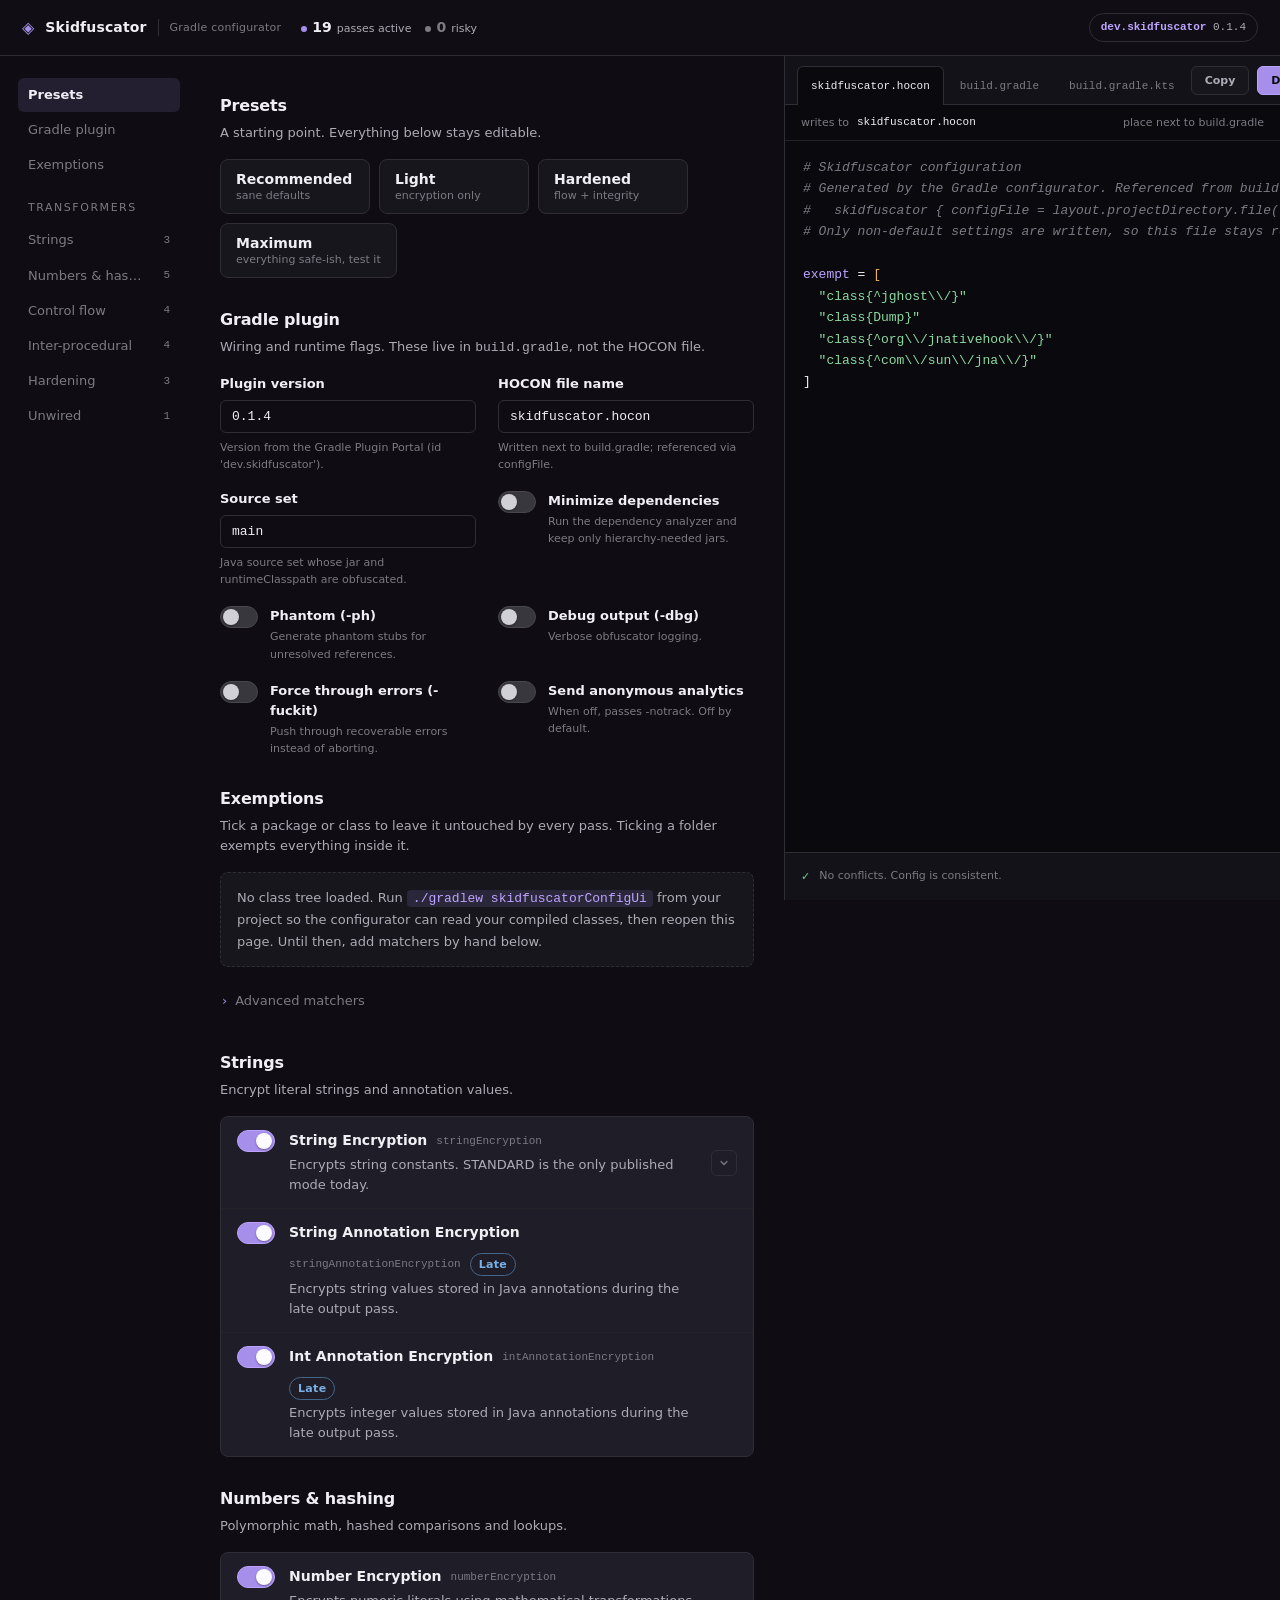
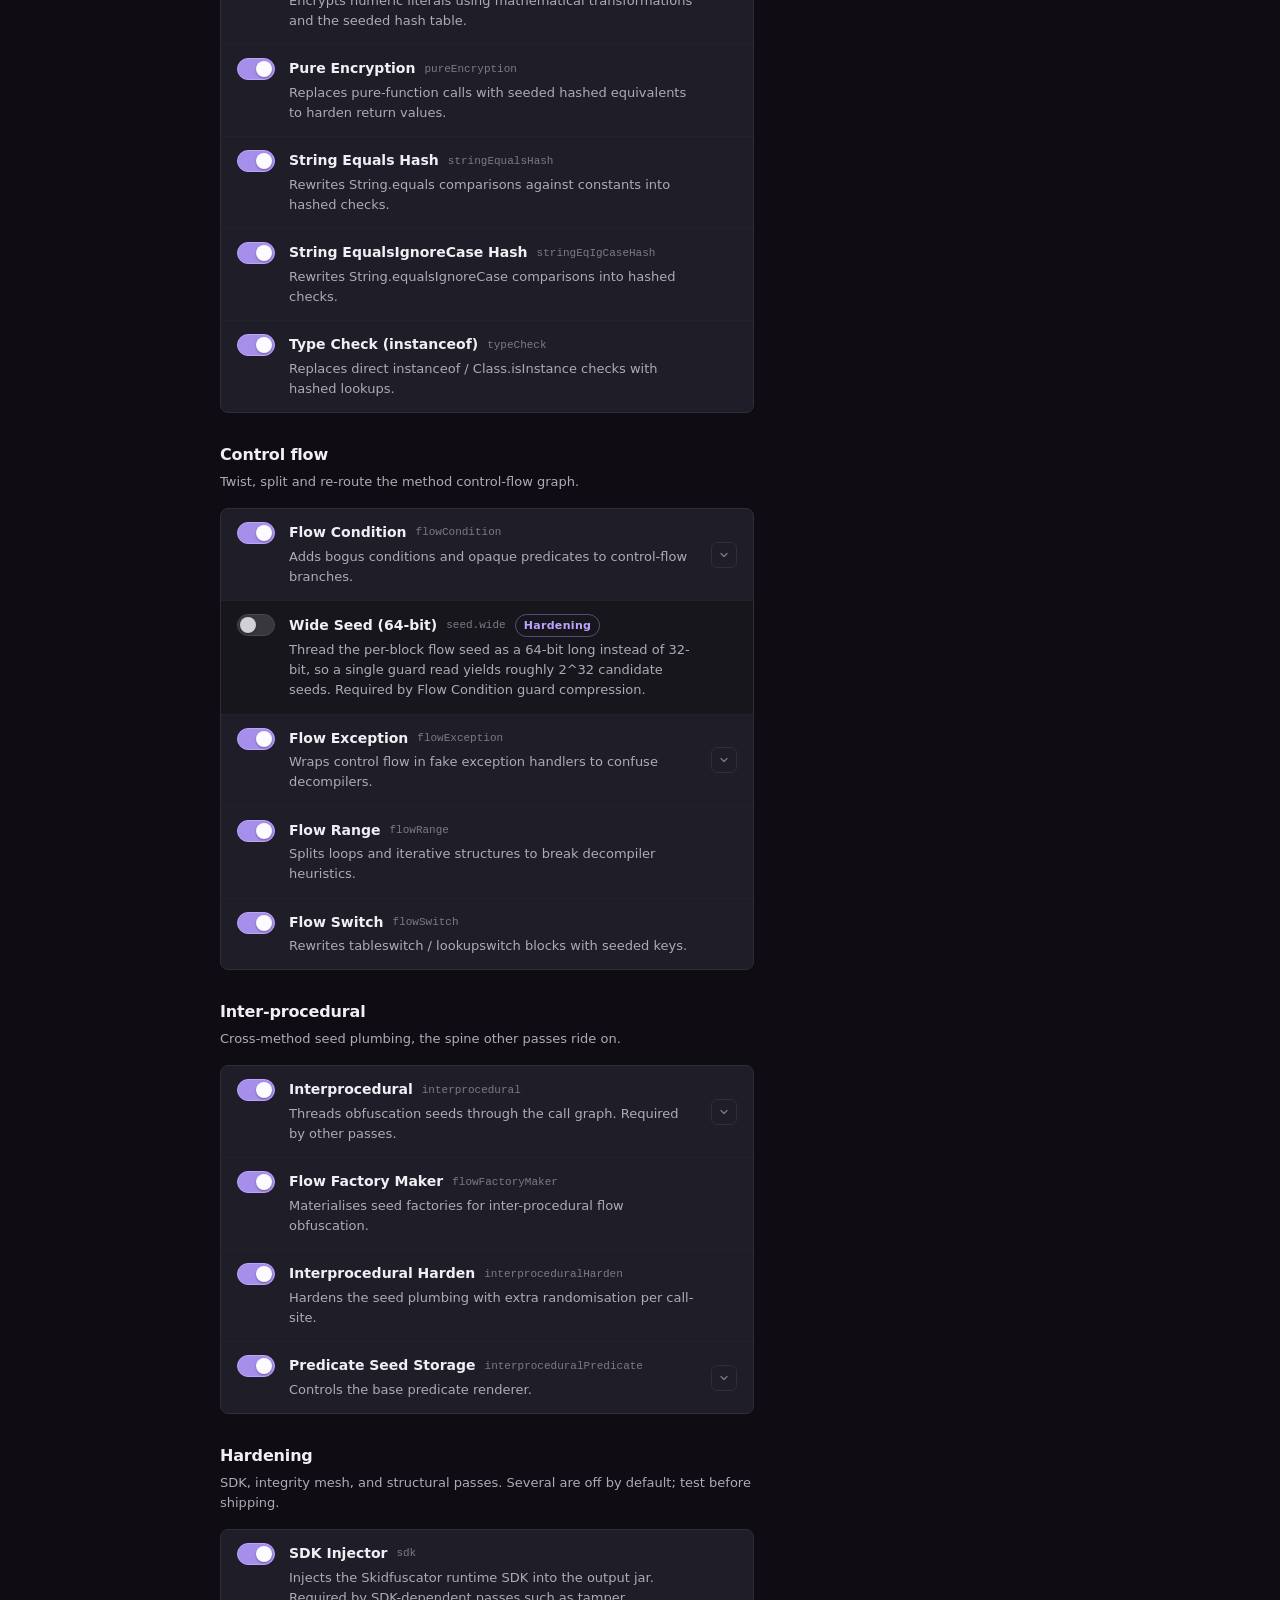
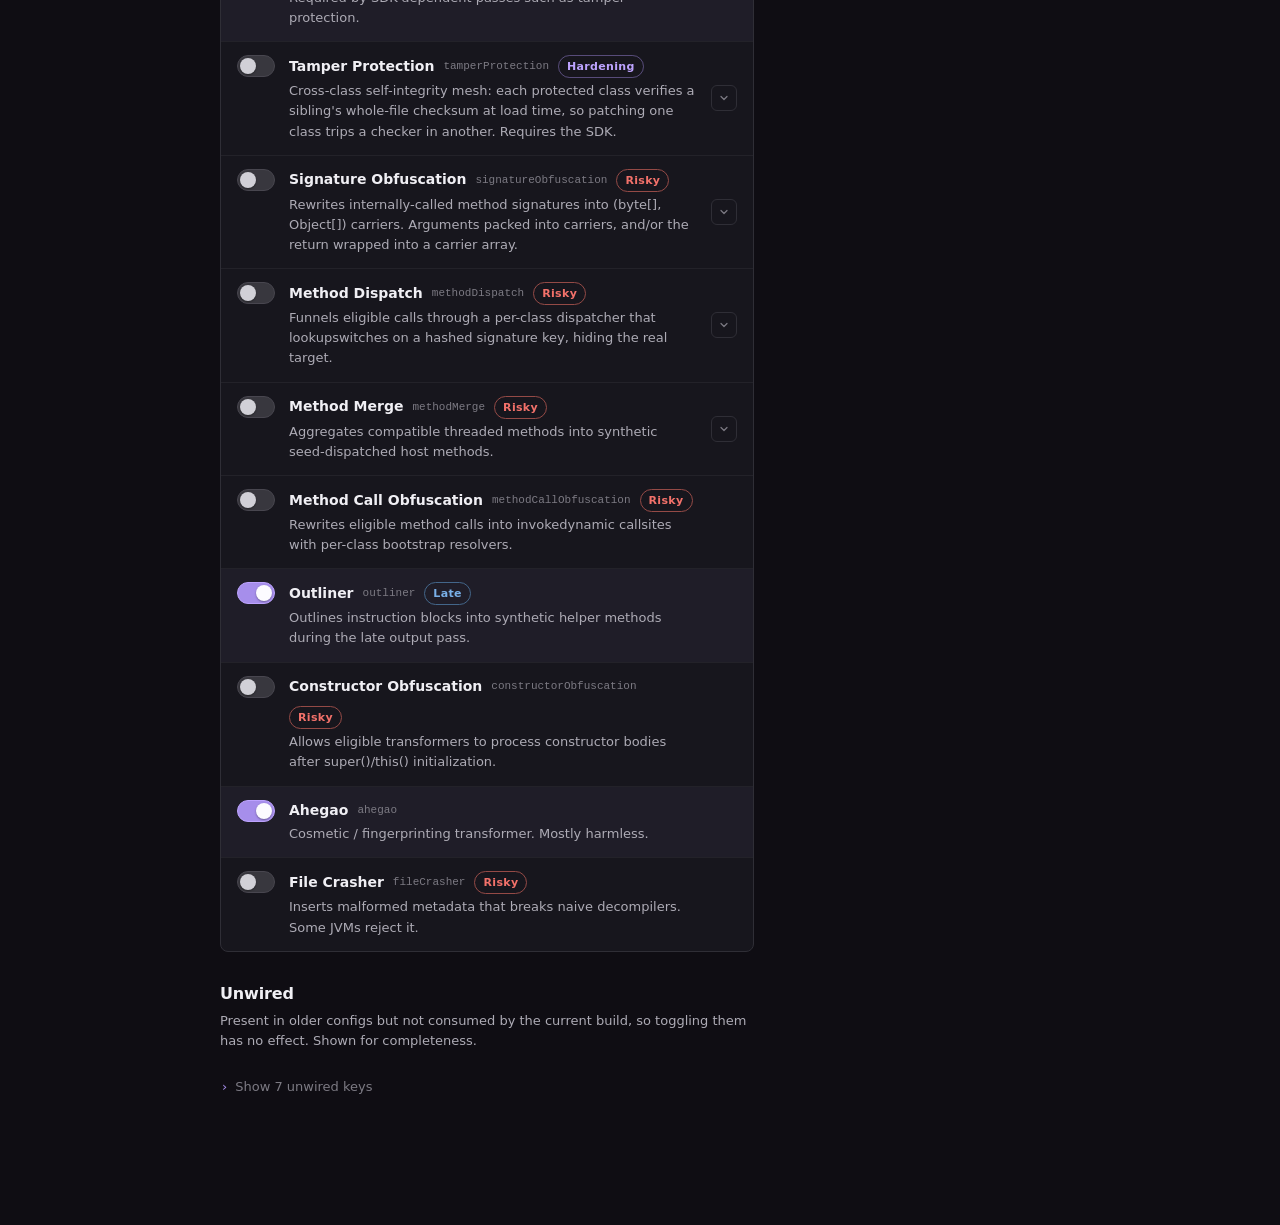
==== dev.skidfuscator.gradle-plugin/src/main/resources/skidfuscator/config-ui.html @ e70aab93 "Add Skidfuscator Gradle plugin and docs Introduce a new dev.skidfuscator.gradle-plugin module that i" ====
<!DOCTYPE html>
<html lang="en">
<head>
<meta charset="utf-8">
<meta name="viewport" content="width=device-width, initial-scale=1">
<title>Skidfuscator · Gradle configurator</title>
<style>
  /* ───────────────────────────────────────────────────────────────
     Skidfuscator Gradle configurator.
     Product surface: a control panel that disappears into the task of
     dialing in obfuscation. Restrained colour (tinted violet neutrals,
     one accent reserved for state), system sans for UI, mono only where
     it is semantically code. OKLCH throughout. Fully self-contained and
     offline-safe: no web fonts, no network, runs straight off file://.
     ─────────────────────────────────────────────────────────────── */
  :root {
    --h: 295;                                   /* brand violet hue */
    --bg:        oklch(0.165 0.012 var(--h));
    --bg-grain:  oklch(0.185 0.014 var(--h));
    --surface:   oklch(0.205 0.014 var(--h));
    --surface-2: oklch(0.225 0.016 var(--h));
    --nav-bg:    oklch(0.185 0.013 var(--h));
    --code-bg:   oklch(0.145 0.011 var(--h));
    --line:      oklch(0.305 0.016 var(--h));
    --line-soft: oklch(0.255 0.013 var(--h));

    --text:      oklch(0.955 0.006 var(--h));
    --text-2:    oklch(0.745 0.014 var(--h));
    --text-3:    oklch(0.585 0.014 var(--h));

    --accent:      oklch(0.705 0.135 var(--h));
    --accent-hi:   oklch(0.775 0.140 var(--h));
    --accent-tint: oklch(0.705 0.135 var(--h) / 0.14);
    --accent-line: oklch(0.705 0.135 var(--h) / 0.45);
    --on-accent:   oklch(0.16 0.02 var(--h));

    --ok:    oklch(0.78 0.13 152);
    --warn:  oklch(0.80 0.125 78);
    --danger:oklch(0.70 0.16 25);

    --sans: "Segoe UI Variable Text","Segoe UI", ui-sans-serif, system-ui,
            -apple-system, "Helvetica Neue", Arial, sans-serif;
    --mono: "JetBrains Mono","Cascadia Code","SFMono-Regular","SF Mono",
            "Consolas", ui-monospace, monospace;

    --t-xs: .6875rem; --t-sm: .8125rem; --t-md: .875rem; --t-lg: 1rem;
    --r: 8px; --r-sm: 6px;
    --shadow: 0 1px 2px oklch(0 0 0 / .3), 0 8px 24px oklch(0 0 0 / .22);
  }

  * { box-sizing: border-box; }
  html { scroll-behavior: smooth; }
  body {
    margin: 0; background: var(--bg); color: var(--text);
    font-family: var(--sans); font-size: var(--t-sm); line-height: 1.55;
    -webkit-font-smoothing: antialiased; text-rendering: optimizeLegibility;
  }
  ::selection { background: var(--accent-tint); }
  a { color: var(--accent-hi); text-underline-offset: 2px; }

  ::-webkit-scrollbar { width: 11px; height: 11px; }
  ::-webkit-scrollbar-thumb { background: oklch(0.32 0.015 var(--h)); border-radius: 7px;
    border: 3px solid transparent; background-clip: padding-box; }
  ::-webkit-scrollbar-thumb:hover { background: oklch(0.40 0.02 var(--h)); background-clip: padding-box; }

  :focus-visible { outline: 2px solid var(--accent); outline-offset: 2px; border-radius: 3px; }

  /* ── app bar ─────────────────────────────────────────────── */
  .appbar {
    position: sticky; top: 0; z-index: 60;
    display: flex; align-items: center; gap: 20px;
    height: 56px; padding: 0 22px;
    background: oklch(0.175 0.013 var(--h) / .9);
    border-bottom: 1px solid var(--line);
    backdrop-filter: blur(10px);
  }
  .brand { display: flex; align-items: center; gap: 11px; }
  .brand .mark { color: var(--accent); font-size: 16px; line-height: 1; }
  .brand .name { font-weight: 650; font-size: var(--t-md); letter-spacing: .01em; }
  .brand .ctx {
    font-size: var(--t-xs); color: var(--text-3); padding-left: 11px;
    border-left: 1px solid var(--line); letter-spacing: .02em;
  }
  .summary { display: flex; align-items: center; gap: 14px; font-size: var(--t-xs); color: var(--text-2); }
  .summary .stat { display: flex; align-items: baseline; gap: 5px; }
  .summary .stat b { font-size: var(--t-md); font-weight: 650; color: var(--text); font-variant-numeric: tabular-nums; }
  .summary .dot { width: 6px; height: 6px; border-radius: 50%; background: var(--accent); }
  .summary .stat.risk b { color: var(--warn); }
  .summary .stat.risk .dot { background: var(--warn); }
  .summary .stat.risk.none b { color: var(--text-3); }
  .summary .stat.risk.none .dot { background: var(--text-3); }
  .appbar .spacer { flex: 1; }
  .pluginid {
    font-family: var(--mono); font-size: var(--t-xs); color: var(--text-2);
    padding: 5px 11px; border: 1px solid var(--line); border-radius: 999px;
  }
  .pluginid b { color: var(--accent-hi); font-weight: 600; }

  /* ── shell layout ────────────────────────────────────────── */
  .shell {
    display: grid;
    grid-template-columns: 190px minmax(0,1fr) minmax(400px, 31rem);
    align-items: start;
  }
  @media (max-width: 1199px) { .shell { grid-template-columns: minmax(0,1fr) minmax(370px, 27rem); } .nav { display: none; } }
  @media (max-width: 859px)  { .shell { grid-template-columns: 1fr; } .output { position: static; height: auto; border-left: none; border-top: 1px solid var(--line); } }

  /* ── nav rail ────────────────────────────────────────────── */
  .nav {
    position: sticky; top: 56px; align-self: start;
    max-height: calc(100vh - 56px); overflow: auto;
    padding: 22px 10px 40px 18px;
    display: flex; flex-direction: column; gap: 1px;
  }
  .nav a {
    display: flex; align-items: center; gap: 8px;
    padding: 7px 10px; border-radius: var(--r-sm);
    color: var(--text-3); text-decoration: none; font-size: var(--t-sm);
    transition: color .15s, background .15s;
  }
  .nav a:hover { color: var(--text); background: var(--surface); }
  .nav a.active { color: var(--text); background: var(--accent-tint); font-weight: 550; }
  .nav a .label { flex: 1; min-width: 0; overflow: hidden; text-overflow: ellipsis; white-space: nowrap; }
  .nav a .cnt {
    font-family: var(--mono); font-size: var(--t-xs); font-variant-numeric: tabular-nums;
    color: var(--text-3); min-width: 16px; text-align: right;
  }
  .nav a.active .cnt, .nav a:hover .cnt { color: var(--accent-hi); }
  .nav .group { font-size: var(--t-xs); letter-spacing: .14em; text-transform: uppercase;
    color: var(--text-3); padding: 16px 10px 6px; }

  /* ── editor column ───────────────────────────────────────── */
  .editor { padding: 8px 30px 120px; min-width: 0; }
  .section { padding-top: 30px; scroll-margin-top: 72px; }
  .section > h2 {
    margin: 0 0 4px; font-size: var(--t-lg); font-weight: 650; letter-spacing: -.01em;
  }
  .section > .sub { margin: 0 0 16px; color: var(--text-2); font-size: var(--t-sm); max-width: 70ch; }

  /* presets */
  .presets { display: flex; flex-wrap: wrap; gap: 9px; }
  .preset {
    cursor: pointer; text-align: left;
    background: var(--surface); border: 1px solid var(--line); color: var(--text);
    border-radius: var(--r); padding: 11px 15px; min-width: 150px;
    font-family: var(--sans); transition: border-color .15s, background .15s, transform .1s;
  }
  .preset:hover { border-color: var(--accent-line); background: var(--surface-2); }
  .preset:active { transform: translateY(1px); }
  .preset .pn { display: block; font-weight: 600; font-size: var(--t-md); }
  .preset .pt { display: block; font-size: var(--t-xs); color: var(--text-3); margin-top: 2px; }

  /* form */
  .form { display: grid; grid-template-columns: repeat(2, minmax(0,1fr)); gap: 16px 22px; }
  @media (max-width: 560px) { .form { grid-template-columns: 1fr; } }
  .field { display: flex; flex-direction: column; gap: 6px; min-width: 0; }
  .field > label { font-size: var(--t-sm); font-weight: 550; color: var(--text); }
  .field .hint { font-size: var(--t-xs); color: var(--text-3); }
  input[type=text], select {
    width: 100%; font-family: var(--mono); font-size: var(--t-sm); color: var(--text);
    background: var(--bg); border: 1px solid var(--line); border-radius: var(--r-sm);
    padding: 8px 11px; outline: none; transition: border-color .15s, box-shadow .15s;
  }
  input[type=text]:hover, select:hover { border-color: oklch(0.36 0.018 var(--h)); }
  input[type=text]:focus, select:focus {
    border-color: var(--accent); box-shadow: 0 0 0 3px var(--accent-tint);
  }
  textarea {
    width: 100%; font-family: var(--mono); font-size: var(--t-sm); color: var(--text);
    background: var(--bg); border: 1px solid var(--line); border-radius: var(--r-sm);
    padding: 11px 13px; outline: none; resize: vertical; min-height: 104px; line-height: 1.7;
    transition: border-color .15s, box-shadow .15s;
  }
  textarea:hover { border-color: oklch(0.36 0.018 var(--h)); }
  textarea:focus { border-color: var(--accent); box-shadow: 0 0 0 3px var(--accent-tint); }
  select {
    appearance: none; cursor: pointer; padding-right: 30px;
    background-image:
      linear-gradient(45deg, transparent 50%, var(--text-3) 50%),
      linear-gradient(135deg, var(--text-3) 50%, transparent 50%);
    background-position: calc(100% - 17px) 52%, calc(100% - 12px) 52%;
    background-size: 5px 5px; background-repeat: no-repeat;
  }
  .switchfield { grid-column: span 1; display: flex; align-items: flex-start; gap: 12px; padding-top: 2px; }
  .switchfield .meta { display: flex; flex-direction: column; gap: 2px; }
  .switchfield .meta label { font-size: var(--t-sm); font-weight: 550; }
  .switchfield .meta .hint { font-size: var(--t-xs); color: var(--text-3); }
  .exempt-help { margin-top: 11px; font-size: var(--t-xs); color: var(--text-3); line-height: 1.7; }
  .exempt-help code { font-family: var(--mono); color: var(--accent-hi); background: var(--accent-tint);
    padding: 1px 5px; border-radius: 4px; }

  /* exemption class tree */
  .tree-toolbar { display: flex; align-items: center; gap: 10px; margin-bottom: 10px; }
  .tree-toolbar #treeSearch { flex: 1; }
  .tree-stat { font-size: var(--t-xs); color: var(--text-3); white-space: nowrap; font-variant-numeric: tabular-nums; }
  .tree {
    border: 1px solid var(--line); border-radius: var(--r); background: var(--surface);
    max-height: 440px; overflow: auto; padding: 6px;
  }
  .trow { display: flex; align-items: center; gap: 8px; padding: 3px 6px; border-radius: 6px; white-space: nowrap; }
  .trow:hover { background: var(--surface-2); }
  .tcaret { width: 12px; text-align: center; color: var(--text-3); cursor: pointer; user-select: none;
    font-size: 9px; transition: transform .15s; flex: 0 0 auto; }
  .tcaret.open { transform: rotate(90deg); }
  .tcaret.none { visibility: hidden; }
  input.tcheck { width: 15px; height: 15px; accent-color: var(--accent); cursor: pointer; flex: 0 0 auto; margin: 0; }
  .tname { font-family: var(--mono); font-size: var(--t-sm); cursor: default; }
  .tname.dir { color: var(--text); cursor: pointer; }
  .tname.cls { color: var(--text-2); }
  .tcount { font-family: var(--mono); font-size: var(--t-xs); color: var(--text-3); }
  .tchildren { margin-left: 18px; display: none; border-left: 1px solid var(--line-soft); }
  .tchildren.open { display: block; }
  .tree-more { padding: 6px 8px; color: var(--text-3); font-size: var(--t-xs); }
  .tree-empty {
    border: 1px dashed var(--line); border-radius: var(--r); background: var(--surface);
    padding: 14px 16px; color: var(--text-2); font-size: var(--t-sm); line-height: 1.65;
  }
  .tree-empty code { font-family: var(--mono); color: var(--accent-hi); background: var(--accent-tint); padding: 1px 6px; border-radius: 4px; }
  .zone.adv { margin-top: 14px; }

  /* settings list (transformers) */
  .list { border: 1px solid var(--line); border-radius: var(--r); overflow: hidden; background: var(--surface); }
  .row { border-top: 1px solid var(--line-soft); transition: background .14s; }
  .row:first-child { border-top: none; }
  .row.on { background: oklch(0.705 0.135 var(--h) / 0.055); }
  .row-head { display: flex; align-items: flex-start; gap: 14px; padding: 13px 16px; }
  .row-main { flex: 1; min-width: 0; }
  .row-title { display: flex; align-items: center; gap: 9px; flex-wrap: wrap; }
  .row-title .nm { font-weight: 600; font-size: var(--t-md); }
  .row-title .key { font-family: var(--mono); font-size: var(--t-xs); color: var(--text-3); }
  .row-desc { color: var(--text-2); font-size: var(--t-sm); margin-top: 3px; max-width: 74ch; }
  .row.unwired .row-title .nm { color: var(--text-2); }

  .expander {
    appearance: none; border: 1px solid var(--line); background: transparent; cursor: pointer;
    width: 26px; height: 26px; border-radius: var(--r-sm); color: var(--text-3);
    display: grid; place-items: center; transition: color .15s, border-color .15s, transform .18s;
    flex: 0 0 auto; align-self: center;
  }
  .expander:hover { color: var(--text); border-color: var(--accent-line); }
  .expander svg { width: 12px; height: 12px; transition: transform .2s cubic-bezier(.22,1,.36,1); }
  .expander.open svg { transform: rotate(180deg); }
  .expander.none { visibility: hidden; }

  .badge {
    font-size: var(--t-xs); font-weight: 600; letter-spacing: .03em;
    padding: 2px 8px; border-radius: 999px; border: 1px solid var(--line); color: var(--text-3);
  }
  .badge.late     { color: var(--info, oklch(0.74 0.1 250)); border-color: oklch(0.5 0.07 250); }
  .badge.risky    { color: var(--danger); border-color: oklch(0.5 0.1 25); }
  .badge.hardening{ color: var(--accent-hi); border-color: var(--accent-line); }
  .badge.unwired  { color: var(--text-3); border-color: var(--line); }

  .opts {
    display: none; padding: 2px 16px 16px 52px; overflow: hidden;
  }
  .opts.open { display: block; animation: reveal .22s cubic-bezier(.22,1,.36,1); }
  @keyframes reveal { from { opacity: 0; transform: translateY(-4px); } to { opacity: 1; transform: none; } }
  .opts .opt { margin-top: 13px; }
  .opts .opt:first-child { margin-top: 6px; }

  /* toggle switch (full state vocabulary) */
  .switch { position: relative; display: inline-flex; flex: 0 0 auto; width: 38px; height: 22px; cursor: pointer; }
  .switch input { position: absolute; opacity: 0; width: 100%; height: 100%; margin: 0; cursor: pointer; }
  .track {
    position: absolute; inset: 0; border-radius: 999px;
    background: oklch(0.34 0.012 var(--h)); border: 1px solid oklch(0.40 0.015 var(--h));
    transition: background .18s, border-color .18s;
  }
  .track::after {
    content: ""; position: absolute; top: 2px; left: 2px; width: 16px; height: 16px;
    border-radius: 50%; background: oklch(0.86 0.01 var(--h));
    transition: transform .2s cubic-bezier(.22,1,.36,1), background .18s;
    box-shadow: 0 1px 2px oklch(0 0 0 / .35);
  }
  .switch:hover .track { border-color: oklch(0.46 0.02 var(--h)); }
  .switch input:checked + .track { background: var(--accent); border-color: var(--accent-hi); }
  .switch input:checked + .track::after { transform: translateX(16px); background: oklch(0.99 0.005 var(--h)); }
  .switch input:focus-visible + .track { box-shadow: 0 0 0 3px var(--accent-tint); }

  /* unwired collapsible zone */
  .zone > summary {
    cursor: pointer; list-style: none; user-select: none;
    display: flex; align-items: center; gap: 8px; padding: 10px 2px; color: var(--text-3);
    font-size: var(--t-sm);
  }
  .zone > summary::-webkit-details-marker { display: none; }
  .zone > summary .tw { transition: transform .2s; color: var(--accent); }
  .zone[open] > summary .tw { transform: rotate(90deg); }
  .zone > summary .z-sub { color: var(--text-3); font-size: var(--t-xs); }

  /* ── output column ───────────────────────────────────────── */
  .output {
    position: sticky; top: 56px; height: calc(100vh - 56px);
    border-left: 1px solid var(--line); background: var(--bg-grain);
    display: flex; flex-direction: column;
  }
  .filetabs { display: flex; align-items: stretch; gap: 2px; padding: 10px 12px 0; border-bottom: 1px solid var(--line); }
  .ftab {
    appearance: none; background: transparent; border: 1px solid transparent; border-bottom: none;
    cursor: pointer; font-family: var(--mono); font-size: var(--t-xs); color: var(--text-3);
    padding: 9px 13px; border-radius: var(--r-sm) var(--r-sm) 0 0; transition: color .15s, background .15s;
  }
  .ftab:hover { color: var(--text-2); }
  .ftab.active { color: var(--text); background: var(--code-bg); border-color: var(--line); margin-bottom: -1px; }
  .out-actions { margin-left: auto; display: flex; gap: 8px; align-items: center; padding-bottom: 9px; }
  .btn {
    appearance: none; cursor: pointer; font-family: var(--sans); font-size: var(--t-xs); font-weight: 550;
    padding: 7px 13px; border-radius: var(--r-sm); border: 1px solid var(--line);
    background: var(--surface); color: var(--text-2); transition: color .15s, background .15s, border-color .15s;
  }
  .btn:hover { color: var(--text); background: var(--surface-2); border-color: var(--accent-line); }
  .btn:active { transform: translateY(1px); }
  .btn.primary { background: var(--accent); color: var(--on-accent); border-color: var(--accent-hi); }
  .btn.primary:hover { background: var(--accent-hi); }

  .filehead {
    display: flex; align-items: center; gap: 8px; padding: 9px 16px;
    font-size: var(--t-xs); color: var(--text-3); border-bottom: 1px solid var(--line-soft);
    background: var(--code-bg);
  }
  .filehead .fname { font-family: var(--mono); color: var(--text); }
  .filehead .spacer { flex: 1; }
  pre.code {
    flex: 1; margin: 0; overflow: auto; padding: 16px 18px; background: var(--code-bg);
    font-family: var(--mono); font-size: var(--t-sm); line-height: 1.65; tab-size: 2; white-space: pre;
  }
  pre .c { color: var(--text-3); font-style: italic; }
  pre .k { color: var(--accent-hi); }
  pre .s { color: oklch(0.82 0.11 152); }
  pre .b { color: oklch(0.78 0.10 250); }
  pre .e { color: var(--warn); }

  .consistency { border-top: 1px solid var(--line); background: var(--bg-grain);
    padding: 11px 16px; font-size: var(--t-xs); max-height: 168px; overflow: auto; }
  .ci { display: flex; gap: 9px; padding: 4px 0; align-items: flex-start; line-height: 1.5; }
  .ci .ic { flex: 0 0 auto; margin-top: 1px; }
  .ci.ok   { color: var(--text-3); }
  .ci.ok .ic   { color: var(--ok); }
  .ci.warn { color: var(--text-2); }
  .ci.warn .ic { color: var(--warn); }

  .toast {
    position: fixed; left: 50%; bottom: 24px; transform: translate(-50%, 14px);
    background: var(--surface-2); color: var(--text); border: 1px solid var(--accent-line);
    font-size: var(--t-sm); font-weight: 550; padding: 10px 18px; border-radius: var(--r);
    opacity: 0; pointer-events: none; transition: opacity .2s, transform .2s cubic-bezier(.22,1,.36,1);
    z-index: 100; box-shadow: var(--shadow);
  }
  .toast.show { opacity: 1; transform: translate(-50%, 0); }
  .toast .ic { color: var(--accent); margin-right: 8px; }
</style>
</head>
<body>
<header class="appbar">
  <div class="brand">
    <span class="mark">◈</span>
    <span class="name">Skidfuscator</span>
    <span class="ctx">Gradle configurator</span>
  </div>
  <div class="summary" id="summary"></div>
  <span class="spacer"></span>
  <span class="pluginid" id="pluginId"></span>
</header>

<div class="shell">
  <nav class="nav" id="nav" aria-label="Sections"></nav>

  <main class="editor" id="editor">
    <section class="section" id="sec-presets" data-sec data-label="Presets">
      <h2>Presets</h2>
      <p class="sub">A starting point. Everything below stays editable.</p>
      <div class="presets" id="presets"></div>
    </section>

    <section class="section" id="sec-plugin" data-sec data-label="Gradle plugin">
      <h2>Gradle plugin</h2>
      <p class="sub">Wiring and runtime flags. These live in <code>build.gradle</code>, not the HOCON file.</p>
      <div class="form" id="gradleForm"></div>
    </section>

    <section class="section" id="sec-exempt" data-sec data-label="Exemptions">
      <h2>Exemptions</h2>
      <p class="sub">Tick a package or class to leave it untouched by every pass. Ticking a folder exempts everything inside it.</p>

      <div id="treePanel">
        <div class="tree-toolbar">
          <input type="text" id="treeSearch" spellcheck="false" placeholder="Filter packages and classes" aria-label="Filter the class tree">
          <span class="tree-stat" id="treeStat"></span>
          <button class="btn" id="treeClear" type="button">Clear</button>
        </div>
        <div class="tree" id="tree" role="tree"></div>
      </div>

      <div id="treeEmpty" class="tree-empty" style="display:none">
        No class tree loaded. Run <code>./gradlew skidfuscatorConfigUi</code> from your project so the configurator can read
        your compiled classes, then reopen this page. Until then, add matchers by hand below.
      </div>

      <details class="zone adv">
        <summary><span class="tw">&rsaquo;</span><span>Advanced matchers</span></summary>
        <p class="exempt-help" style="margin-top:10px">
          One matcher per line, applied on top of the ticked classes above. Use these for method-level or regex rules:
          <code>class{com/example/api/**}</code>, <code>method{com/example/Main.main*}</code>.
          Backslashes are escaped for you in the generated HOCON.
        </p>
        <textarea id="exempt" spellcheck="false" rows="5" aria-label="Advanced exemption matchers"></textarea>
      </details>
    </section>
  </main>

  <aside class="output">
    <div class="filetabs">
      <button class="ftab active" data-out="hocon">skidfuscator.hocon</button>
      <button class="ftab" data-out="groovy">build.gradle</button>
      <button class="ftab" data-out="kotlin">build.gradle.kts</button>
      <div class="out-actions">
        <button class="btn" id="copyBtn">Copy</button>
        <button class="btn primary" id="dlBtn">Download</button>
      </div>
    </div>
    <div class="filehead">
      <span>writes to</span><span class="fname" id="fileName">skidfuscator.hocon</span>
      <span class="spacer"></span>
      <span id="fileNote"></span>
    </div>
    <pre class="code" id="code" tabindex="0"></pre>
    <div class="consistency" id="consistency"></div>
  </aside>
</div>

<div class="toast" id="toast"></div>

<!-- Class tree injected by the Gradle task (skidfuscatorConfigUi). Stays the literal
     placeholder when the page is opened without the task, which switches the picker to
     manual mode. Inline (not fetched) so it works offline from file://. -->
<script id="ct-data" type="application/json">__SKIDFUSCATOR_CLASSTREE__</script>

<script>
"use strict";
/* ════════════════════════════════════════════════════════════════
   Catalog mirrors dev.skidfuscator.obfuscator.gui.TransformerPanel.
   Each `id` IS the HOCON key the obfuscator reads (camelCase of the
   transformer name). Defaults match defaultConfig.hocon and the
   transformers' getConfig() fallbacks. type: bool | int | enum | string
   ════════════════════════════════════════════════════════════════ */
const CATALOG = [
  { cat: "Strings", hint: "Encrypt literal strings and annotation values.", items: [
    { id:"stringEncryption", name:"String Encryption", def:true,
      desc:"Encrypts string constants. STANDARD is the only published mode today.",
      opts:[ {key:"type", label:"Encryption type", type:"enum", values:["STANDARD"], def:"STANDARD"} ] },
    { id:"stringAnnotationEncryption", name:"String Annotation Encryption", def:true, tag:"Late",
      desc:"Encrypts string values stored in Java annotations during the late output pass." },
    { id:"intAnnotationEncryption", name:"Int Annotation Encryption", def:true, tag:"Late",
      desc:"Encrypts integer values stored in Java annotations during the late output pass." },
  ]},

  { cat: "Numbers & hashing", hint: "Polymorphic math, hashed comparisons and lookups.", items: [
    { id:"numberEncryption", name:"Number Encryption", def:true,
      desc:"Encrypts numeric literals using mathematical transformations and the seeded hash table." },
    { id:"pureEncryption", name:"Pure Encryption", def:true,
      desc:"Replaces pure-function calls with seeded hashed equivalents to harden return values." },
    { id:"stringEqualsHash", name:"String Equals Hash", def:true,
      desc:"Rewrites String.equals comparisons against constants into hashed checks." },
    { id:"stringEqIgCaseHash", name:"String EqualsIgnoreCase Hash", def:true,
      desc:"Rewrites String.equalsIgnoreCase comparisons into hashed checks." },
    { id:"typeCheck", name:"Type Check (instanceof)", def:true,
      desc:"Replaces direct instanceof / Class.isInstance checks with hashed lookups." },
  ]},

  { cat: "Control flow", hint: "Twist, split and re-route the method control-flow graph.", items: [
    { id:"flowCondition", name:"Flow Condition", def:true,
      desc:"Adds bogus conditions and opaque predicates to control-flow branches.",
      opts:[
        {key:"compressing.enabled", label:"Compress guard seed", type:"bool", def:false,
         desc:"Hash the full 64-bit seed folded to 32 bits so a guard constant no longer reveals the seed. Requires Wide Seed."},
        {key:"compressing.salt", label:"Non-linear fold", type:"bool", def:false,
         desc:"Use a non-linear multiply-mix fold to resist cross-guard correlation. Requires guard compression."},
      ] },
    { id:"seed", name:"Wide Seed (64-bit)", def:false, tag:"Hardening", flag:"wide",
      desc:"Thread the per-block flow seed as a 64-bit long instead of 32-bit, so a single guard read yields roughly 2^32 candidate seeds. Required by Flow Condition guard compression." },
    { id:"flowException", name:"Flow Exception", def:true,
      desc:"Wraps control flow in fake exception handlers to confuse decompilers.",
      opts:[
        {key:"strength", label:"Strength", type:"enum", values:["WEAK","GOOD","AGGRESSIVE"], def:"AGGRESSIVE"},
        {key:"decoyCalls.enabled", label:"Decoy calls", type:"bool", def:false,
         desc:"Replace fake failure throws with decoy calls to valid methods."},
        {key:"decoyCalls.scope", label:"Decoy scope", type:"enum", values:["APPLICATION","APPLICATION_AND_EXEMPT"], def:"APPLICATION_AND_EXEMPT"},
        {key:"decoyCalls.includeLibraries", label:"Library decoys", type:"bool", def:false,
         desc:"Allow public library static methods as decoy call targets."},
        {key:"decoyCalls.maxArgs", label:"Max decoy args", type:"int", def:5},
      ] },
    { id:"flowRange", name:"Flow Range", def:true,
      desc:"Splits loops and iterative structures to break decompiler heuristics." },
    { id:"flowSwitch", name:"Flow Switch", def:true,
      desc:"Rewrites tableswitch / lookupswitch blocks with seeded keys." },
  ]},

  { cat: "Inter-procedural", hint: "Cross-method seed plumbing, the spine other passes ride on.", items: [
    { id:"interprocedural", name:"Interprocedural", def:true,
      desc:"Threads obfuscation seeds through the call graph. Required by other passes.",
      opts:[ {key:"threadStaticMethods", label:"Thread static methods", type:"bool", def:true,
        desc:"Thread the flow seed through static-method call edges (adds a hidden int parameter to threaded static methods)."} ] },
    { id:"flowFactoryMaker", name:"Flow Factory Maker", def:true,
      desc:"Materialises seed factories for inter-procedural flow obfuscation." },
    { id:"interproceduralHarden", name:"Interprocedural Harden", def:true,
      desc:"Hardens the seed plumbing with extra randomisation per call-site." },
    { id:"interproceduralPredicate", name:"Predicate Seed Storage", def:true,
      desc:"Controls the base predicate renderer.",
      opts:[ {key:"dynamicClassPredicates", label:"Dynamic class predicates", type:"bool", def:false,
        desc:"Store class/static predicates in private static fields instead of inlining constants."} ] },
  ]},

  { cat: "Hardening", hint: "SDK, integrity mesh, and structural passes. Several are off by default; test before shipping.", items: [
    { id:"sdk", name:"SDK Injector", def:true,
      desc:"Injects the Skidfuscator runtime SDK into the output jar. Required by SDK-dependent passes such as tamper protection." },
    { id:"tamperProtection", name:"Tamper Protection", def:false, tag:"Hardening",
      desc:"Cross-class self-integrity mesh: each protected class verifies a sibling's whole-file checksum at load time, so patching one class trips a checker in another. Requires the SDK.",
      opts:[ {key:"action", label:"On tamper", type:"enum", values:["THROW","EXIT","SILENT"], def:"THROW",
        desc:"THROW raises an error at the check; EXIT halts the JVM; SILENT lets the check pass then arms a deferred, off-thread halt (hardest to trace)."} ] },
    { id:"signatureObfuscation", name:"Signature Obfuscation", def:false, tag:"Risky",
      desc:"Rewrites internally-called method signatures into (byte[], Object[]) carriers. Arguments packed into carriers, and/or the return wrapped into a carrier array.",
      opts:[
        {key:"arguments", label:"Pack arguments", type:"bool", def:true,
         desc:"Collapse the parameter list into (byte[], Object[]) carriers."},
        {key:"returns", label:"Wrap returns", type:"bool", def:false,
         desc:"Wrap the return value into a carrier array; callers unpack transparently."},
        {key:"returnThreadKey", label:"Thread key in return", type:"bool", def:false,
         desc:"Append the method's threaded flow seed as the last slot of the wrapped return array. Requires Wrap returns."},
      ] },
    { id:"methodDispatch", name:"Method Dispatch", def:false, tag:"Risky",
      desc:"Funnels eligible calls through a per-class dispatcher that lookupswitches on a hashed signature key, hiding the real target.",
      opts:[
        {key:"scope", label:"Scope", type:"enum", values:["APP_ONLY","INCLUDE_LIBRARY","STATIC_ONLY"], def:"APP_ONLY",
         desc:"APP_ONLY = application targets; INCLUDE_LIBRARY = also library targets; STATIC_ONLY = only invokestatic."},
        {key:"maxPerDispatcher", label:"Max targets / dispatcher", type:"int", def:64},
        {key:"decoyDefaultCalls", label:"Default decoy calls", type:"bool", def:false,
         desc:"Emit calls to real targets in the unreachable default path before the safety throw."},
      ] },
    { id:"methodMerge", name:"Method Merge", def:false, tag:"Risky",
      desc:"Aggregates compatible threaded methods into synthetic seed-dispatched host methods.",
      opts:[
        {key:"maxPerHost", label:"Max methods / host", type:"int", def:16},
        {key:"maxHostInsns", label:"Max host instructions", type:"int", def:20000},
      ] },
    { id:"methodCallObfuscation", name:"Method Call Obfuscation", def:false, tag:"Risky",
      desc:"Rewrites eligible method calls into invokedynamic callsites with per-class bootstrap resolvers." },
    { id:"outliner", name:"Outliner", def:true, tag:"Late",
      desc:"Outlines instruction blocks into synthetic helper methods during the late output pass." },
    { id:"constructorObfuscation", name:"Constructor Obfuscation", def:false, tag:"Risky",
      desc:"Allows eligible transformers to process constructor bodies after super()/this() initialization." },
    { id:"ahegao", name:"Ahegao", def:true,
      desc:"Cosmetic / fingerprinting transformer. Mostly harmless." },
    { id:"fileCrasher", name:"File Crasher", def:false, tag:"Risky",
      desc:"Inserts malformed metadata that breaks naive decompilers. Some JVMs reject it." },
  ]},

  { cat: "Unwired", hint: "Present in older configs but not consumed by the current build, so toggling them has no effect. Shown for completeness.", unwired:true, items: [
    { id:"reference", name:"Reference Hardening", def:false, tag:"Unwired",
      desc:"Hardens method / field reference resolution." },
    { id:"exceptionReturn", name:"Exception Return", def:true, tag:"Unwired",
      desc:"Replaces ordinary returns with exception-driven control-flow exits." },
    { id:"driver", name:"Driver", def:false, tag:"Unwired",
      desc:"Wraps the program with a launch driver.",
      opts:[ {key:"path", label:"Driver path", type:"string", def:"skid/Driver"} ] },
    { id:"native", name:"Native", def:false, tag:"Unwired",
      desc:"Converts selected methods to native implementations." },
    { id:"classRenamer", name:"Class Renamer", def:false, tag:"Unwired",
      desc:"Renames classes. Not wired to the obfuscator runtime; use ProGuard pre-processing instead.",
      opts:[
        {key:"type", label:"Scheme", type:"enum", values:["ALPHABETICAL","CUSTOM"], def:"CUSTOM"},
        {key:"prefix", label:"Package prefix", type:"string", def:"skido/"},
        {key:"depth", label:"Depth", type:"int", def:3},
      ] },
    { id:"methodRenamer", name:"Method Renamer", def:false, tag:"Unwired",
      desc:"Renames methods. Not wired to the obfuscator runtime.",
      opts:[
        {key:"type", label:"Scheme", type:"enum", values:["ALPHABETICAL","CUSTOM"], def:"CUSTOM"},
        {key:"depth", label:"Depth", type:"int", def:3},
      ] },
    { id:"fieldRenamer", name:"Field Renamer", def:false, tag:"Unwired",
      desc:"Renames fields. Not wired to the obfuscator runtime.",
      opts:[ {key:"type", label:"Scheme", type:"enum", values:["ALPHABETICAL","CUSTOM"], def:"ALPHABETICAL"} ] },
  ]},
];

const DEFAULT_EXEMPTIONS = [
  "class{^jghost\\/}", "class{Dump}", "class{^org\\/jnativehook\\/}", "class{^com\\/sun\\/jna\\/}",
];

const GRADLE = {
  pluginVersion: { label:"Plugin version", type:"text", def:"0.1.4",
    desc:"Version from the Gradle Plugin Portal (id 'dev.skidfuscator')." },
  configFile:    { label:"HOCON file name", type:"text", def:"skidfuscator.hocon",
    desc:"Written next to build.gradle; referenced via configFile." },
  sourceSet:     { label:"Source set", type:"text", def:"main",
    desc:"Java source set whose jar and runtimeClasspath are obfuscated." },
  minimizeDependencies: { label:"Minimize dependencies", type:"bool", def:false,
    desc:"Run the dependency analyzer and keep only hierarchy-needed jars." },
  phantom:  { label:"Phantom (-ph)", type:"bool", def:false, desc:"Generate phantom stubs for unresolved references." },
  debug:    { label:"Debug output (-dbg)", type:"bool", def:false, desc:"Verbose obfuscator logging." },
  fuckit:   { label:"Force through errors (-fuckit)", type:"bool", def:false, desc:"Push through recoverable errors instead of aborting." },
  analytics:{ label:"Send anonymous analytics", type:"bool", def:false, desc:"When off, passes -notrack. Off by default." },
};

const PRESETS = {
  "Recommended": { tip:"sane defaults", state:{} },
  "Light":       { tip:"encryption only", state:{
    flowCondition:false, flowException:false, flowRange:false, flowSwitch:false,
    pureEncryption:false, stringEqualsHash:false, stringEqIgCaseHash:false, typeCheck:false,
    outliner:false, ahegao:false } },
  "Hardened":    { tip:"flow + integrity", state:{
    seed:true,
    flowCondition:{enabled:true, "compressing.enabled":true, "compressing.salt":true},
    tamperProtection:{enabled:true, action:"SILENT"},
    "flowException.strength":"AGGRESSIVE" } },
  "Maximum":     { tip:"everything safe-ish, test it", state:{
    seed:true,
    flowCondition:{enabled:true, "compressing.enabled":true, "compressing.salt":true},
    tamperProtection:{enabled:true, action:"SILENT"},
    signatureObfuscation:{enabled:true, arguments:true, returns:true, returnThreadKey:true},
    methodDispatch:{enabled:true}, methodMerge:{enabled:true} } },
};

const RISKY = ["signatureObfuscation","methodDispatch","methodMerge","methodCallObfuscation","constructorObfuscation","fileCrasher"];

/* ──────────────────────────── state ──────────────────────────── */
const byId = {};
CATALOG.forEach(c => c.items.forEach(it => byId[it.id] = it));
const state = {};
const gradle = {};
let activeOut = "hocon";

function resetState() {
  for (const id in byId) {
    const it = byId[id];
    const opts = {};
    (it.opts || []).forEach(o => opts[o.key] = o.def);
    state[id] = { enabled: !!it.def, opts };
  }
  for (const k in GRADLE) gradle[k] = GRADLE[k].def;
}

function applyPreset(name) {
  resetState();
  const st = PRESETS[name].state;
  for (const key in st) {
    const v = st[key];
    if (key.indexOf(".") > -1 && !byId[key]) {
      const id = key.slice(0, key.indexOf("."));
      const ok = key.slice(key.indexOf(".") + 1);
      if (state[id]) state[id].opts[ok] = v;
    } else if (typeof v === "object") {
      if (!state[key]) continue;
      if ("enabled" in v) state[key].enabled = v.enabled;
      for (const ok in v) if (ok !== "enabled") state[key].opts[ok] = v[ok];
    } else {
      if (state[key]) state[key].enabled = v;
    }
  }
  buildGradleForm();
  renderCatalog();
  render();
}

/* ──────────────────────────── helpers ────────────────────────── */
const $ = sel => document.querySelector(sel);
const slug = s => s.toLowerCase().replace(/[^a-z0-9]+/g, "-").replace(/(^-|-$)/g, "");
function esc(s){return String(s).replace(/&/g,"&amp;").replace(/</g,"&lt;").replace(/>/g,"&gt;").replace(/"/g,"&quot;");}
function svgChevron(){return '<svg viewBox="0 0 24 24" fill="none" stroke="currentColor" stroke-width="2.4" stroke-linecap="round" stroke-linejoin="round"><path d="M6 9l6 6 6-6"/></svg>';}

function makeSwitch(checked, onChange, label) {
  const lab = document.createElement("label");
  lab.className = "switch";
  const inp = document.createElement("input");
  inp.type = "checkbox"; inp.checked = !!checked;
  if (label) inp.setAttribute("aria-label", label);
  const trk = document.createElement("span"); trk.className = "track";
  inp.addEventListener("change", () => onChange(inp.checked));
  lab.appendChild(inp); lab.appendChild(trk);
  return lab;
}

/* ──────────────────────────── nav ────────────────────────────── */
function buildNav() {
  const nav = $("#nav");
  nav.innerHTML = "";
  const fixed = [["sec-presets","Presets"],["sec-plugin","Gradle plugin"],["sec-exempt","Exemptions"]];
  fixed.forEach(([id,label]) => nav.appendChild(navLink(id, label, null)));
  const g = document.createElement("div"); g.className = "group"; g.textContent = "Transformers";
  nav.appendChild(g);
  CATALOG.forEach(cat => nav.appendChild(navLink("sec-" + slug(cat.cat), cat.cat, cat)));
}
function navLink(id, label, cat) {
  const a = document.createElement("a");
  a.href = "#" + id; a.dataset.target = id;
  a.innerHTML = `<span class="label">${esc(label)}</span>` + (cat ? `<span class="cnt" data-cat="${slug(cat.cat)}"></span>` : "");
  return a;
}
function updateNavCounts() {
  CATALOG.forEach(cat => {
    const el = $(`.cnt[data-cat="${slug(cat.cat)}"]`);
    if (!el) return;
    const n = cat.items.filter(it => state[it.id].enabled).length;
    el.textContent = n ? n : "";
  });
}

/* ──────────────────────────── presets ────────────────────────── */
function buildPresets() {
  const host = $("#presets"); host.innerHTML = "";
  Object.keys(PRESETS).forEach(name => {
    const b = document.createElement("button");
    b.className = "preset"; b.type = "button";
    b.innerHTML = `<span class="pn">${name}</span><span class="pt">${PRESETS[name].tip}</span>`;
    b.onclick = () => applyPreset(name);
    host.appendChild(b);
  });
}

/* ──────────────────────────── gradle form ────────────────────── */
function buildGradleForm() {
  const host = $("#gradleForm"); host.innerHTML = "";
  for (const key in GRADLE) {
    const g = GRADLE[key];
    if (g.type === "bool") {
      const f = document.createElement("div"); f.className = "switchfield";
      const sw = makeSwitch(gradle[key], v => { gradle[key] = v; render(); }, g.label);
      const meta = document.createElement("div"); meta.className = "meta";
      meta.innerHTML = `<label>${g.label}</label><span class="hint">${g.desc}</span>`;
      f.appendChild(sw); f.appendChild(meta); host.appendChild(f);
    } else {
      const f = document.createElement("div"); f.className = "field";
      f.innerHTML = `<label for="g_${key}">${g.label}</label>`;
      const inp = document.createElement("input"); inp.type = "text"; inp.id = "g_" + key; inp.value = gradle[key];
      inp.addEventListener("input", () => { gradle[key] = inp.value; render(); });
      const h = document.createElement("span"); h.className = "hint"; h.textContent = g.desc;
      f.appendChild(inp); f.appendChild(h); host.appendChild(f);
    }
  }
}

/* ──────────────────────────── catalog ────────────────────────── */
function renderCatalog() {
  // remove previously injected transformer sections
  document.querySelectorAll(".section.cat").forEach(s => s.remove());
  const editor = $("#editor");
  CATALOG.forEach(cat => {
    const sec = document.createElement("section");
    sec.className = "section cat"; sec.id = "sec-" + slug(cat.cat);
    sec.dataset.sec = ""; sec.dataset.label = cat.cat;
    sec.innerHTML = `<h2>${esc(cat.cat)}</h2><p class="sub">${esc(cat.hint)}</p>`;

    if (cat.unwired) {
      const det = document.createElement("details"); det.className = "zone";
      det.innerHTML = `<summary><span class="tw">›</span><span>Show ${cat.items.length} unwired keys</span></summary>`;
      const list = document.createElement("div"); list.className = "list";
      cat.items.forEach(it => list.appendChild(makeRow(it, true)));
      det.appendChild(list); sec.appendChild(det);
    } else {
      const list = document.createElement("div"); list.className = "list";
      cat.items.forEach(it => list.appendChild(makeRow(it, false)));
      sec.appendChild(list);
    }
    editor.appendChild(sec);
  });
}

function makeRow(it, unwired) {
  const st = state[it.id];
  const row = document.createElement("div");
  row.className = "row" + (st.enabled ? " on" : "") + (unwired ? " unwired" : "");

  const head = document.createElement("div"); head.className = "row-head";
  const sw = makeSwitch(st.enabled, v => { st.enabled = v; row.classList.toggle("on", v); render(); }, it.name);

  const main = document.createElement("div"); main.className = "row-main";
  const tag = it.tag ? `<span class="badge ${it.tag.toLowerCase()}">${it.tag}</span>` : "";
  main.innerHTML = `<div class="row-title"><span class="nm">${esc(it.name)}</span>
    <span class="key">${it.id}${it.flag ? "." + it.flag : ""}</span>${tag}</div>
    <div class="row-desc">${esc(it.desc)}</div>`;

  const hasOpts = it.opts && it.opts.length;
  const exp = document.createElement("button");
  exp.className = "expander" + (hasOpts ? "" : " none"); exp.type = "button";
  exp.innerHTML = svgChevron();
  if (hasOpts) { exp.setAttribute("aria-label", "Toggle options for " + it.name); exp.setAttribute("aria-expanded", "false"); }

  head.appendChild(sw); head.appendChild(main); head.appendChild(exp);
  row.appendChild(head);

  if (hasOpts) {
    const opts = document.createElement("div"); opts.className = "opts";
    it.opts.forEach(o => opts.appendChild(makeOption(it.id, o)));
    row.appendChild(opts);
    exp.onclick = () => {
      const open = opts.classList.toggle("open");
      exp.classList.toggle("open", open);
      exp.setAttribute("aria-expanded", String(open));
    };
  }
  return row;
}

function makeOption(id, o) {
  const st = state[id]; const cur = st.opts[o.key];
  const f = document.createElement("div"); f.className = "opt";
  if (o.type === "bool") {
    f.className = "opt switchfield";
    const sw = makeSwitch(cur, v => { st.opts[o.key] = v; render(); }, o.label);
    const meta = document.createElement("div"); meta.className = "meta";
    meta.innerHTML = `<label>${o.label}</label>${o.desc ? `<span class="hint">${esc(o.desc)}</span>` : ""}`;
    f.appendChild(sw); f.appendChild(meta);
  } else if (o.type === "enum") {
    f.className = "opt field";
    const sel = document.createElement("select"); sel.setAttribute("aria-label", o.label);
    o.values.forEach(v => { const op = document.createElement("option"); op.value = v; op.textContent = v; if (v === cur) op.selected = true; sel.appendChild(op); });
    sel.addEventListener("change", () => { st.opts[o.key] = sel.value; render(); });
    f.innerHTML = `<label>${o.label}</label>`; f.appendChild(sel);
    if (o.desc) { const d = document.createElement("span"); d.className = "hint"; d.textContent = o.desc; f.appendChild(d); }
  } else {
    f.className = "opt field";
    f.innerHTML = `<label>${o.label}</label>`;
    const inp = document.createElement("input"); inp.type = "text"; inp.value = cur; inp.setAttribute("aria-label", o.label);
    inp.addEventListener("input", () => {
      st.opts[o.key] = (o.type === "int") ? (inp.value.trim() === "" ? "" : Number(inp.value)) : inp.value;
      render();
    });
    f.appendChild(inp);
    if (o.desc) { const d = document.createElement("span"); d.className = "hint"; d.textContent = o.desc; f.appendChild(d); }
  }
  return f;
}

/* ──────────────────────── generation (verified core) ─────────── */
function hoconStr(s){return '"' + String(s).replace(/\\/g,"\\\\").replace(/"/g,'\\"') + '"';}

/* ──────────────────────── exemption class tree ───────────────────
   The Gradle task injects the project's class tree into #ct-data. Each
   node tracks a leaf count (total) and how many are ticked (checkedCount),
   so folder tri-state and pattern generation are O(touched) per click. */
let rootNode = null;
let treeBoxes = [];                       // [{node, box}] currently mounted in the DOM
(function loadTree() {
  const raw = ((document.getElementById("ct-data") || {}).textContent || "").trim();
  if (raw && raw.charAt(0) === "{") {
    try { rootNode = buildNode("", "", JSON.parse(raw), null); } catch (e) { rootNode = null; }
  }
})();
function buildNode(name, path, raw, parent) {
  const node = { name, path, parent, isClass: false, dirs: [], classes: [], total: 0, checkedCount: 0, checked: false, built: false };
  const d = raw.d || {};
  Object.keys(d).forEach(k => {
    const child = buildNode(k, path ? path + "/" + k : k, d[k], node);
    node.dirs.push(child); node.total += child.total;
  });
  (raw.c || []).forEach(c => {
    node.classes.push({ name: c, path: path ? path + "/" + c : c, parent: node, isClass: true, total: 1, checked: false });
    node.total += 1;
  });
  return node;
}
function folderState(n) { return n.checkedCount === 0 ? "none" : (n.checkedCount === n.total ? "all" : "some"); }
function setLeaf(leaf, v) {
  if (leaf.checked === v) return;
  leaf.checked = v;
  const delta = v ? 1 : -1;
  for (let p = leaf.parent; p; p = p.parent) p.checkedCount += delta;
}
function setFolder(node, v) {
  (function mark(n) { if (n.isClass) n.checked = v; else { n.dirs.forEach(mark); n.classes.forEach(mark); } })(node);
  const delta = (v ? node.total : 0) - node.checkedCount;
  (function counts(n) { n.dirs.forEach(counts); n.checkedCount = v ? n.total : 0; })(node);
  for (let p = node.parent; p; p = p.parent) p.checkedCount += delta;
}
function applyBoxState(node, box) {
  if (node.isClass) { box.checked = node.checked; box.indeterminate = false; }
  else { const s = folderState(node); box.checked = s === "all"; box.indeterminate = s === "some"; }
}
function refreshBoxes() { treeBoxes.forEach(p => applyBoxState(p.node, p.box)); updateTreeStat(); }
function updateTreeStat() {
  const el = document.getElementById("treeStat");
  if (el && rootNode) el.textContent = rootNode.checkedCount + " / " + rootNode.total + " classes exempt";
}
function makeTNode(node) {
  const wrap = document.createElement("div");
  const row = document.createElement("div"); row.className = "trow";
  const hasKids = !node.isClass && (node.dirs.length || node.classes.length);
  const caret = document.createElement("span"); caret.className = "tcaret" + (hasKids ? "" : " none"); caret.textContent = "▸";
  const box = document.createElement("input"); box.type = "checkbox"; box.className = "tcheck"; box.setAttribute("aria-label", node.path || node.name);
  const name = document.createElement("span"); name.className = "tname " + (node.isClass ? "cls" : "dir"); name.textContent = node.name;
  row.appendChild(caret); row.appendChild(box); row.appendChild(name);
  if (!node.isClass) { const cnt = document.createElement("span"); cnt.className = "tcount"; cnt.textContent = node.total; row.appendChild(cnt); }
  wrap.appendChild(row);
  if (hasKids) {
    const kids = document.createElement("div"); kids.className = "tchildren"; wrap.appendChild(kids);
    const toggle = () => {
      const open = kids.classList.toggle("open"); caret.classList.toggle("open", open);
      if (open && !node.built) {
        node.built = true;
        node.dirs.forEach(c => kids.appendChild(makeTNode(c)));
        node.classes.forEach(c => kids.appendChild(makeTNode(c)));
        refreshBoxes();
      }
    };
    caret.onclick = toggle; name.onclick = toggle;
  }
  box.addEventListener("change", () => {
    if (node.isClass) setLeaf(node, box.checked); else setFolder(node, box.checked);
    refreshBoxes(); render();
  });
  treeBoxes.push({ node, box }); applyBoxState(node, box);
  return wrap;
}
function renderTree() {
  const host = document.getElementById("tree"); host.innerHTML = ""; treeBoxes = [];
  rootNode.dirs.forEach(n => host.appendChild(makeTNode(n)));
  rootNode.classes.forEach(n => host.appendChild(makeTNode(n)));
  refreshBoxes();
}
function renderTreeSearch(q) {
  const host = document.getElementById("tree"); host.innerHTML = ""; treeBoxes = [];
  const needle = q.toLowerCase(); const matches = [];
  (function walk(n) {
    if (n !== rootNode && n.path.toLowerCase().indexOf(needle) >= 0) matches.push(n);
    if (!n.isClass) { n.dirs.forEach(walk); n.classes.forEach(walk); }
  })(rootNode);
  matches.slice(0, 400).forEach(node => {
    const row = document.createElement("div"); row.className = "trow";
    const box = document.createElement("input"); box.type = "checkbox"; box.className = "tcheck";
    const name = document.createElement("span"); name.className = "tname " + (node.isClass ? "cls" : "dir");
    name.textContent = node.path + (node.isClass ? "" : "/");
    row.appendChild(box); row.appendChild(name);
    box.addEventListener("change", () => { if (node.isClass) setLeaf(node, box.checked); else setFolder(node, box.checked); refreshBoxes(); render(); });
    host.appendChild(row); treeBoxes.push({ node, box }); applyBoxState(node, box);
  });
  if (matches.length > 400) { const m = document.createElement("div"); m.className = "tree-more"; m.textContent = "+" + (matches.length - 400) + " more, refine the filter"; host.appendChild(m); }
  if (!matches.length) { const m = document.createElement("div"); m.className = "tree-more"; m.textContent = "No matches."; host.appendChild(m); }
  updateTreeStat();
}
function treePatterns() {
  if (!rootNode) return [];
  const out = [];
  (function collect(n) {
    if (n.isClass) { if (n.checked) out.push("class{^" + n.path + "}"); return; }
    if (n !== rootNode) {
      const s = folderState(n);
      if (s === "none") return;
      if (s === "all") { out.push("class{^" + n.path + "/}"); return; }
    }
    n.dirs.forEach(collect); n.classes.forEach(collect);
  })(rootNode);
  return out;
}
function exemptList() {
  const manual = $("#exempt").value.split("\n").map(s => s.trim()).filter(Boolean);
  const seen = {}, out = [];
  treePatterns().concat(manual).forEach(p => { if (!seen[p]) { seen[p] = 1; out.push(p); } });
  return out;
}

function isDefault(it, st) {
  if (it.flag) return st.enabled === !!it.def;
  if (st.enabled !== !!it.def) return false;
  for (const o of (it.opts || [])) if (String(st.opts[o.key]) !== String(o.def)) return false;
  return true;
}
function transformerObject(it, st) {
  if (it.flag) { const o = {}; o[it.flag] = st.enabled; return o; }
  const obj = { enabled: st.enabled };
  (it.opts || []).forEach(o => {
    let v = st.opts[o.key];
    if (o.type === "int" && (v === "" || v === null || (typeof v === "number" && isNaN(v)))) return;
    if (String(v) === String(o.def)) return;
    const parts = o.key.split(".");
    let cur = obj;
    for (let i = 0; i < parts.length - 1; i++) { if (typeof cur[parts[i]] !== "object") cur[parts[i]] = {}; cur = cur[parts[i]]; }
    cur[parts[parts.length - 1]] = { __type:o.type, val:v };
  });
  return obj;
}
function renderValue(v) {
  if (v && typeof v === "object" && "__type" in v) return v.__type === "string" ? hoconStr(v.val) : String(v.val);
  return String(v);
}
function renderHoconObj(obj, indent) {
  const pad = "  ".repeat(indent); let out = "";
  for (const k in obj) {
    const v = obj[k];
    if (v && typeof v === "object" && !("__type" in v)) out += `${pad}${k} {\n` + renderHoconObj(v, indent + 1) + `${pad}}\n`;
    else out += `${pad}${k} = ${renderValue(v)}\n`;
  }
  return out;
}
function genHocon() {
  let out = "# Skidfuscator configuration\n";
  out += "# Generated by the Gradle configurator. Referenced from build.gradle via\n";
  out += "#   skidfuscator { configFile = layout.projectDirectory.file('" + (gradle.configFile||"skidfuscator.hocon") + "') }\n";
  out += "# Only non-default settings are written, so this file stays readable.\n\n";
  const ex = exemptList();
  if (ex.length) out += "exempt = [\n" + ex.map(e => "  " + hoconStr(e)).join("\n") + "\n]\n\n";
  let wrote = false;
  CATALOG.forEach(cat => cat.items.forEach(it => {
    const st = state[it.id];
    if (isDefault(it, st)) return;
    out += `${it.id} {\n` + renderHoconObj(transformerObject(it, st), 1) + `}\n\n`;
    wrote = true;
  }));
  if (!wrote && !ex.length) out += "# (everything at defaults, nothing to override)\n";
  return out.trimEnd() + "\n";
}
function gradleSkidLines(q, assign) {
  const lines = [];
  lines.push(assign("configFile", "layout.projectDirectory.file(" + q + (gradle.configFile||"skidfuscator.hocon") + q + ")"));
  if ((gradle.sourceSet||"main") !== "main") lines.push(assign("sourceSet", q + gradle.sourceSet + q));
  ["minimizeDependencies","phantom","debug","fuckit","analytics"].forEach(k => {
    if (gradle[k] !== GRADLE[k].def) lines.push(assign(k, String(gradle[k])));
  });
  return lines;
}
function genGroovy() {
  const v = gradle.pluginVersion || "0.1.4";
  const body = gradleSkidLines("'", (k, val) => `    ${k} = ${val}`).join("\n");
  return `plugins {\n    id 'java'\n    id 'dev.skidfuscator' version '${v}'\n}\n\nskidfuscator {\n${body}\n\n    // Per-transformer options live in ${gradle.configFile||"skidfuscator.hocon"} (above).\n    // Extra runtime libraries beyond runtimeClasspath, if any:\n    // library(file('libs/extra.jar'))\n}\n`;
}
function genKotlin() {
  const v = gradle.pluginVersion || "0.1.4";
  const body = gradleSkidLines('"', (k, val) => `    ${k} = ${val}`).join("\n");
  return `plugins {\n    java\n    id("dev.skidfuscator") version "${v}"\n}\n\nskidfuscator {\n${body}\n\n    // Per-transformer options live in ${gradle.configFile||"skidfuscator.hocon"} (above).\n    // Extra runtime libraries beyond runtimeClasspath, if any:\n    // library(file("libs/extra.jar"))\n}\n`;
}

/* ──────────────────────── validation ─────────────────────────── */
function warnings() {
  const w = [];
  const en = id => state[id] && state[id].enabled;
  const opt = (id, k) => state[id] && state[id].opts[k];
  if (opt("flowCondition","compressing.enabled") && !en("seed"))
    w.push("Flow Condition guard compression requires Wide Seed (64-bit); enable the 'seed' card or it is force-disabled at runtime.");
  if (opt("flowCondition","compressing.salt") && !opt("flowCondition","compressing.enabled"))
    w.push("Non-linear fold needs 'Compress guard seed' enabled first.");
  if (opt("signatureObfuscation","returnThreadKey") && !opt("signatureObfuscation","returns"))
    w.push("'Thread key in return' requires 'Wrap returns' enabled.");
  if (en("tamperProtection") && !en("sdk"))
    w.push("Tamper Protection requires the SDK Injector; enable the 'sdk' card.");
  const risky = RISKY.filter(en).map(id => byId[id].name);
  if (risky.length) w.push("Risky passes on: " + risky.join(", ") + ". Run your app's tests against the obfuscated jar.");
  return w;
}

/* ──────────────────────── highlight + render ─────────────────── */
const FILES = {
  hocon:  { name: () => gradle.configFile || "skidfuscator.hocon", gen: genHocon,  note: "place next to build.gradle" },
  groovy: { name: () => "build.gradle",     gen: genGroovy, note: "Groovy DSL" },
  kotlin: { name: () => "build.gradle.kts", gen: genKotlin, note: "Kotlin DSL" },
};
function highlight(text, kind) {
  let t = esc(text);
  if (kind === "hocon") {
    t = t.replace(/^(\s*#.*)$/gm, '<span class="c">$1</span>');
    t = t.replace(/^(\s*)([A-Za-z0-9_.]+)(\s*)(\{)/gm, '$1<span class="k">$2</span>$3<span class="p">$4</span>');
    t = t.replace(/^(\s*)([A-Za-z0-9_.]+)(\s*=\s*)(.*)$/gm, (m,p,k,eq,val) => {
      let vv;
      if (/^&quot;.*&quot;$/.test(val)) vv = `<span class="s">${val}</span>`;
      else if (/^(true|false|-?\d+)$/.test(val)) vv = `<span class="b">${val}</span>`;
      else vv = `<span class="e">${val}</span>`;
      return `${p}<span class="k">${k}</span>${eq}${vv}`;
    });
    t = t.replace(/(&quot;[^&]*?&quot;)/g, m => m.includes('class="') ? m : `<span class="s">${m}</span>`);
  } else {
    t = t.replace(/(\/\/.*)$/gm, '<span class="c">$1</span>');
    t = t.replace(/(&#39;[^&]*?&#39;|&quot;[^&]*?&quot;)/g, '<span class="s">$1</span>');
    t = t.replace(/\b(true|false|\d+)\b/g, '<span class="b">$1</span>');
    t = t.replace(/\b(plugins|skidfuscator|id|java|version)\b(?![^<]*<\/span>)/g, '<span class="k">$1</span>');
  }
  return t;
}
function updateSummary() {
  let active = 0;
  CATALOG.forEach(cat => { if (!cat.unwired) cat.items.forEach(it => { if (state[it.id].enabled) active++; }); });
  const risky = RISKY.filter(id => state[id] && state[id].enabled).length;
  $("#summary").innerHTML =
    `<span class="stat"><span class="dot"></span><b>${active}</b> passes active</span>` +
    `<span class="stat risk${risky ? "" : " none"}"><span class="dot"></span><b>${risky}</b> risky</span>`;
}
function render() {
  const f = FILES[activeOut];
  const text = f.gen();
  $("#code").innerHTML = highlight(text, activeOut === "hocon" ? "hocon" : "gradle");
  $("#fileName").textContent = f.name();
  $("#fileNote").textContent = f.note;
  $("#pluginId").innerHTML = `<b>dev.skidfuscator</b> ${esc(gradle.pluginVersion || "")}`;
  updateSummary();
  updateNavCounts();

  const c = $("#consistency"); c.innerHTML = "";
  const ws = warnings();
  if (!ws.length) {
    c.innerHTML = `<div class="ci ok"><span class="ic">✓</span><span>No conflicts. Config is consistent.</span></div>`;
  } else {
    ws.forEach(msg => {
      const d = document.createElement("div"); d.className = "ci warn";
      d.innerHTML = `<span class="ic">▲</span><span>${esc(msg)}</span>`;
      c.appendChild(d);
    });
  }
}

/* ──────────────────────── actions ────────────────────────────── */
function toast(msg) {
  const t = $("#toast"); t.innerHTML = `<span class="ic">✓</span>${esc(msg)}`; t.classList.add("show");
  clearTimeout(toast._t); toast._t = setTimeout(() => t.classList.remove("show"), 1500);
}
function copyText(text) {
  const done = () => toast("Copied " + FILES[activeOut].name());
  if (navigator.clipboard && navigator.clipboard.writeText) {
    navigator.clipboard.writeText(text).then(done, fallback);
  } else fallback();
  function fallback() {
    const ta = document.createElement("textarea");
    ta.value = text; ta.style.position = "fixed"; ta.style.opacity = "0";
    document.body.appendChild(ta); ta.select();
    try { document.execCommand("copy"); done(); } catch (e) { toast("Copy failed, select manually"); }
    document.body.removeChild(ta);
  }
}
function download(text, name) {
  const blob = new Blob([text], { type: "text/plain" });
  const a = document.createElement("a"); a.href = URL.createObjectURL(blob); a.download = name;
  document.body.appendChild(a); a.click();
  setTimeout(() => { URL.revokeObjectURL(a.href); a.remove(); }, 100);
  toast("Downloaded " + name);
}

/* ──────────────────────── scrollspy ──────────────────────────── */
function initScrollspy() {
  const links = Array.from(document.querySelectorAll(".nav a"));
  const map = {}; links.forEach(a => map[a.dataset.target] = a);
  const secs = () => Array.from(document.querySelectorAll(".section[data-sec]"));
  let current = null;
  function update() {
    const line = 120;                       // reading line just below the app bar
    let cur = null;
    for (const s of secs()) { if (s.getBoundingClientRect().top <= line) cur = s; }
    if (!cur) cur = secs()[0];
    if (!cur || cur.id === current) return;
    current = cur.id;
    links.forEach(a => a.classList.toggle("active", a.dataset.target === cur.id));
  }
  window.addEventListener("scroll", update, { passive: true });
  window.addEventListener("resize", update, { passive: true });
  update();
}

/* ──────────────────────── init ───────────────────────────────── */
function init() {
  resetState();
  $("#exempt").value = DEFAULT_EXEMPTIONS.map(e => e.replace(/\\\\/g, "\\")).join("\n");

  // Class-tree exemption picker (populated by the Gradle task; manual fallback otherwise).
  if (rootNode && (rootNode.dirs.length || rootNode.classes.length)) {
    $("#treePanel").style.display = "";
    $("#treeEmpty").style.display = "none";
    renderTree();
    const search = $("#treeSearch");
    search.addEventListener("input", () => {
      const q = search.value.trim();
      if (q) renderTreeSearch(q); else renderTree();
    });
    $("#treeClear").addEventListener("click", () => {
      setFolder(rootNode, false);
      const q = $("#treeSearch").value.trim();
      if (q) renderTreeSearch(q); else renderTree();
      render();
    });
  } else {
    $("#treePanel").style.display = "none";
    $("#treeEmpty").style.display = "";
  }

  buildNav();
  buildPresets();
  buildGradleForm();
  renderCatalog();

  document.querySelectorAll(".ftab").forEach(tab => tab.addEventListener("click", () => {
    document.querySelectorAll(".ftab").forEach(t => t.classList.remove("active"));
    tab.classList.add("active"); activeOut = tab.dataset.out; render();
  }));
  $("#exempt").addEventListener("input", render);
  $("#copyBtn").addEventListener("click", () => copyText(FILES[activeOut].gen()));
  $("#dlBtn").addEventListener("click", () => download(FILES[activeOut].gen(), FILES[activeOut].name()));

  initScrollspy();
  render();
}
init();
</script>
</body>
</html>
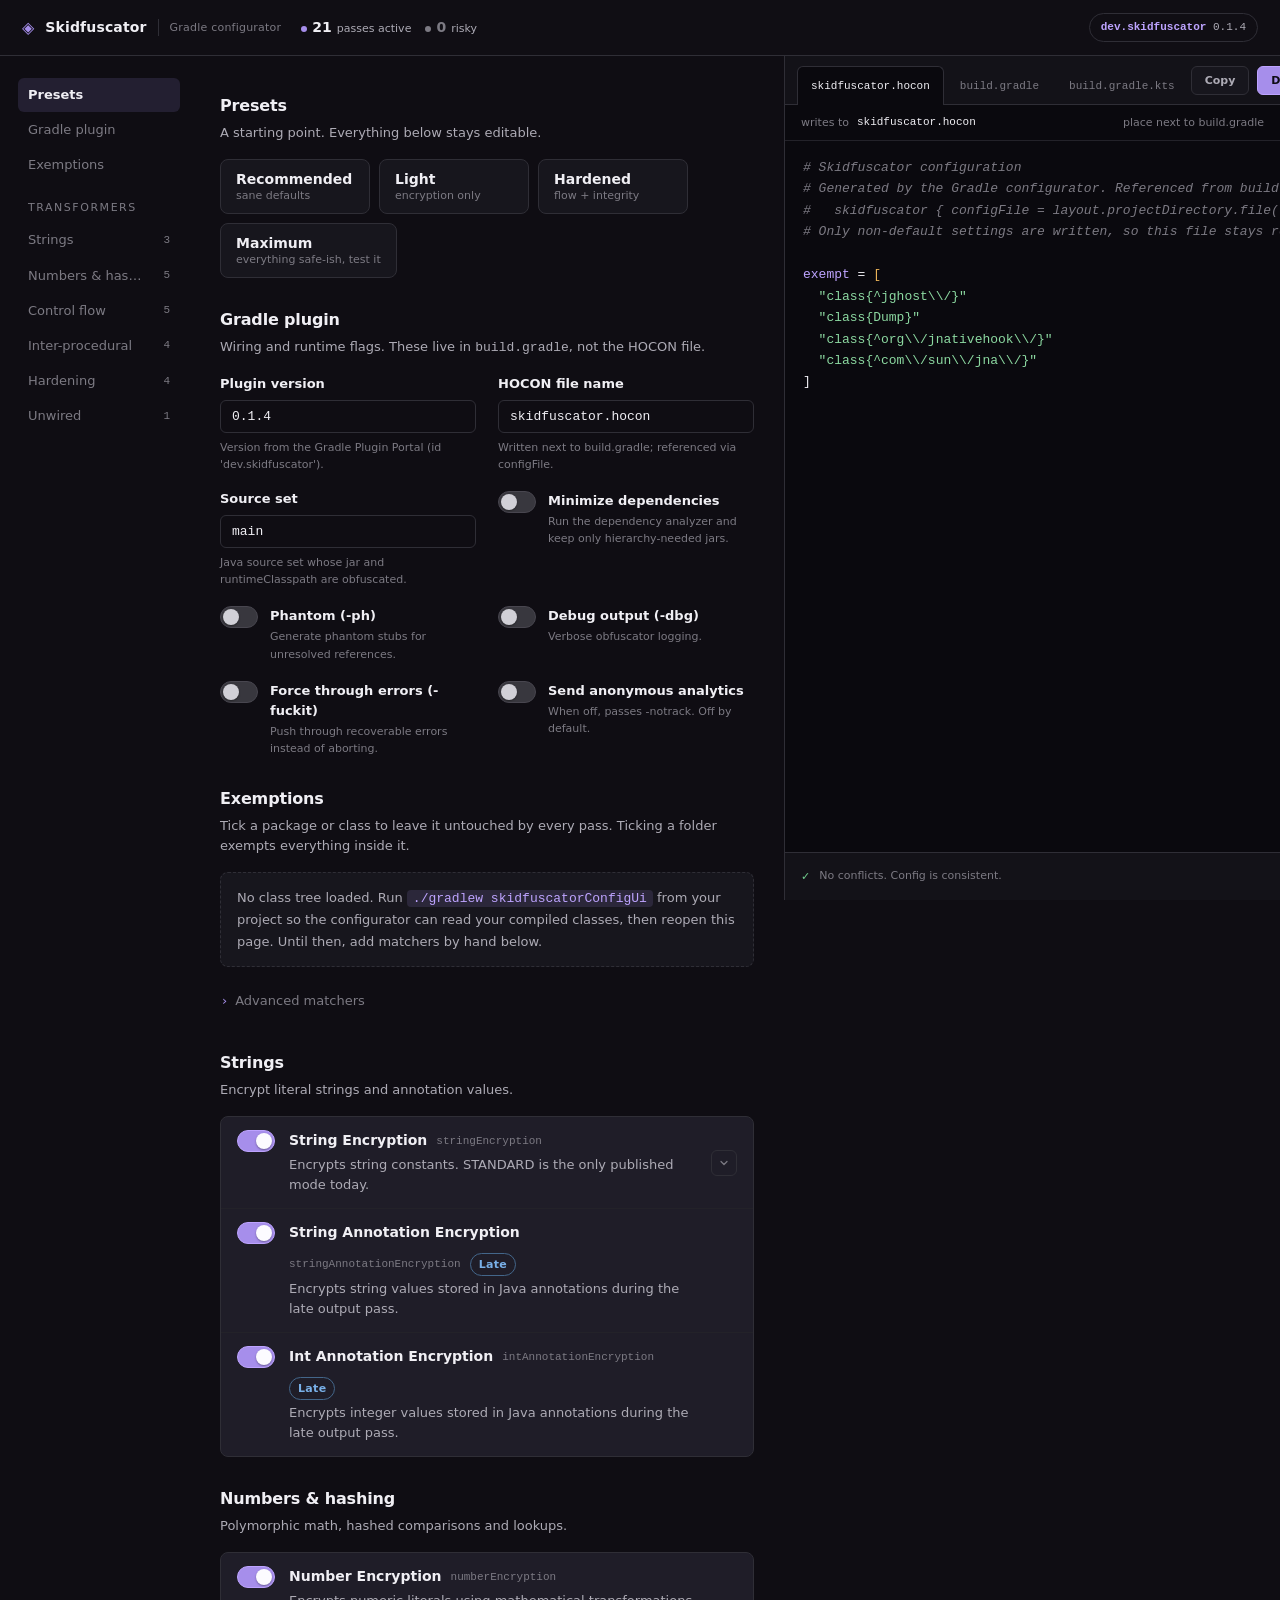
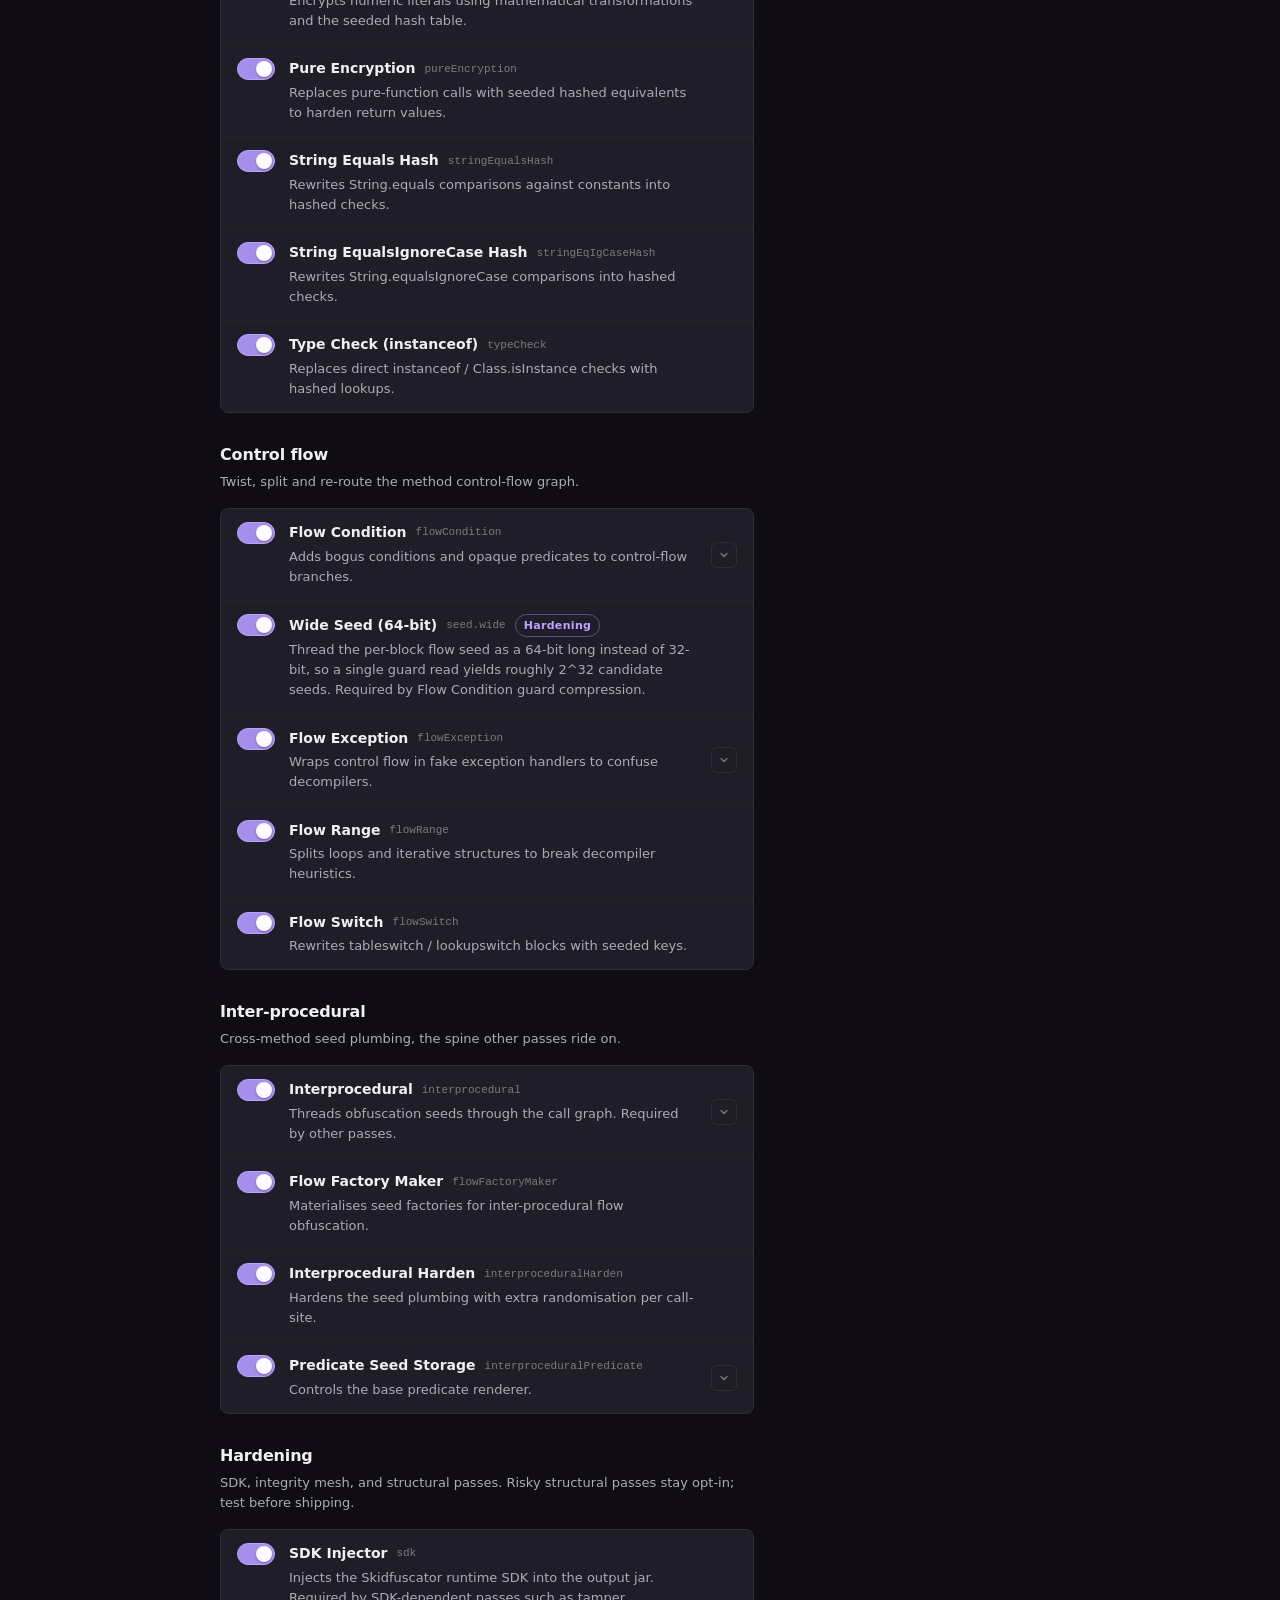
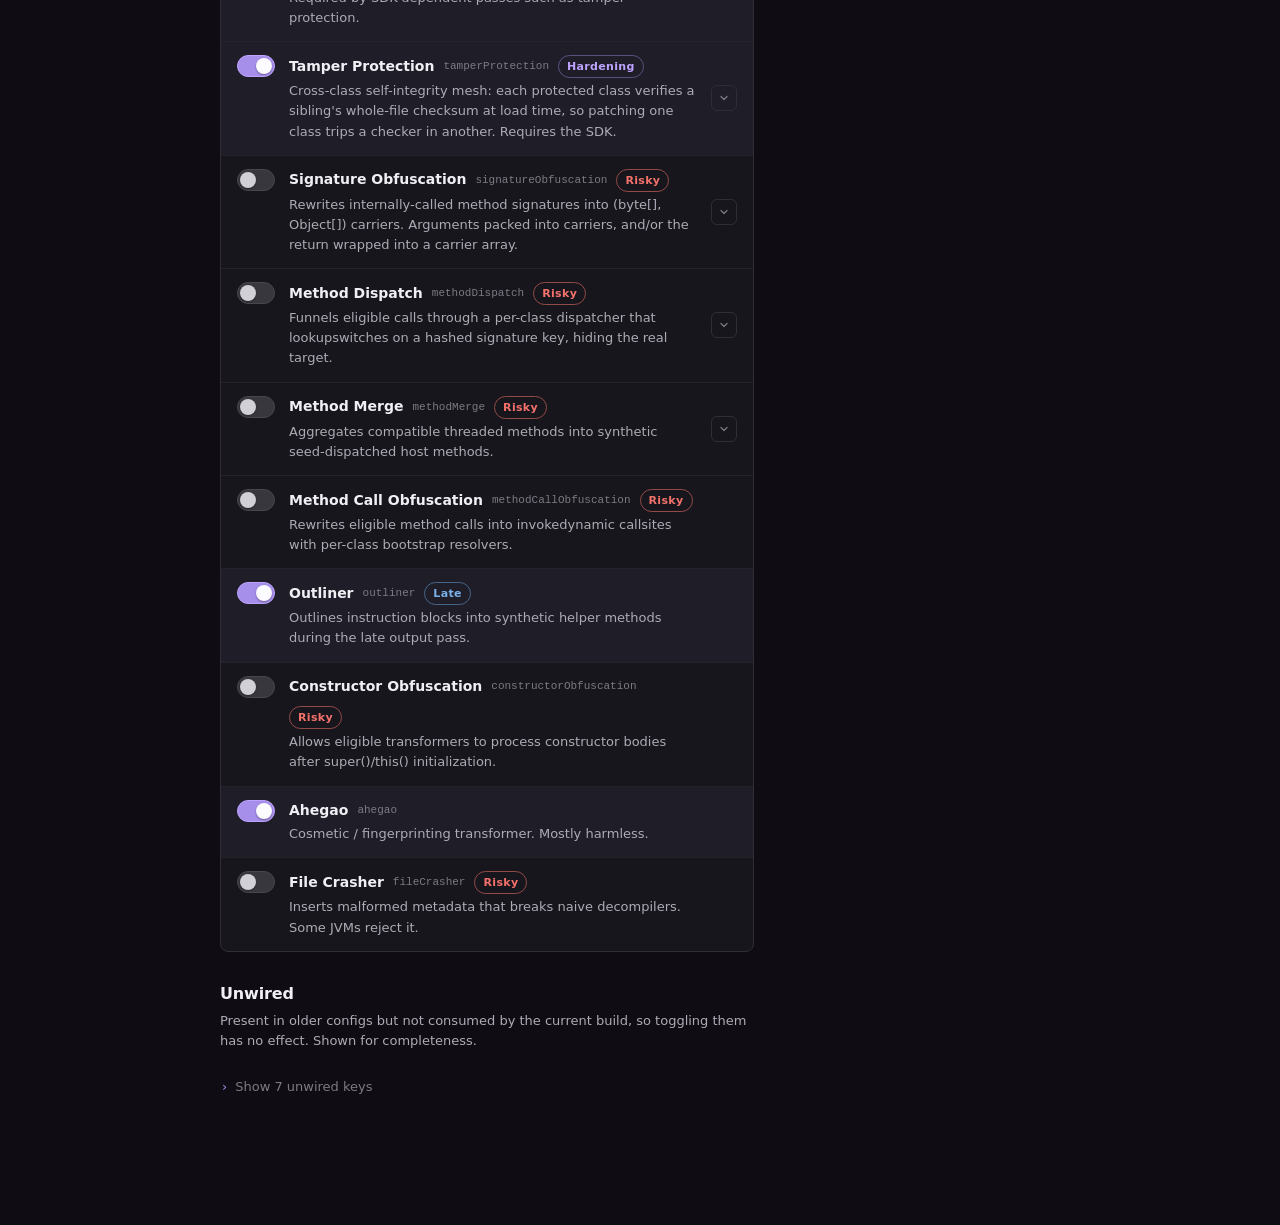
==== commit cd96a65a: "Enable stronger defaults: add polymorphic encoders and site-bound KDF Promote hardening features to " ====
--- a/dev.skidfuscator.gradle-plugin/src/main/resources/skidfuscator/config-ui.html
+++ b/dev.skidfuscator.gradle-plugin/src/main/resources/skidfuscator/config-ui.html
@@ -472,12 +472,12 @@
     { id:"flowCondition", name:"Flow Condition", def:true,
       desc:"Adds bogus conditions and opaque predicates to control-flow branches.",
       opts:[
-        {key:"compressing.enabled", label:"Compress guard seed", type:"bool", def:false,
+        {key:"compressing.enabled", label:"Compress guard seed", type:"bool", def:true,
          desc:"Hash the full 64-bit seed folded to 32 bits so a guard constant no longer reveals the seed. Requires Wide Seed."},
-        {key:"compressing.salt", label:"Non-linear fold", type:"bool", def:false,
+        {key:"compressing.salt", label:"Non-linear fold", type:"bool", def:true,
          desc:"Use a non-linear multiply-mix fold to resist cross-guard correlation. Requires guard compression."},
       ] },
-    { id:"seed", name:"Wide Seed (64-bit)", def:false, tag:"Hardening", flag:"wide",
+    { id:"seed", name:"Wide Seed (64-bit)", def:true, tag:"Hardening", flag:"wide",
       desc:"Thread the per-block flow seed as a 64-bit long instead of 32-bit, so a single guard read yields roughly 2^32 candidate seeds. Required by Flow Condition guard compression." },
     { id:"flowException", name:"Flow Exception", def:true,
       desc:"Wraps control flow in fake exception handlers to confuse decompilers.",
@@ -511,12 +511,12 @@
         desc:"Store class/static predicates in private static fields instead of inlining constants."} ] },
   ]},
 
-  { cat: "Hardening", hint: "SDK, integrity mesh, and structural passes. Several are off by default; test before shipping.", items: [
+  { cat: "Hardening", hint: "SDK, integrity mesh, and structural passes. Risky structural passes stay opt-in; test before shipping.", items: [
     { id:"sdk", name:"SDK Injector", def:true,
       desc:"Injects the Skidfuscator runtime SDK into the output jar. Required by SDK-dependent passes such as tamper protection." },
-    { id:"tamperProtection", name:"Tamper Protection", def:false, tag:"Hardening",
+    { id:"tamperProtection", name:"Tamper Protection", def:true, tag:"Hardening",
       desc:"Cross-class self-integrity mesh: each protected class verifies a sibling's whole-file checksum at load time, so patching one class trips a checker in another. Requires the SDK.",
-      opts:[ {key:"action", label:"On tamper", type:"enum", values:["THROW","EXIT","SILENT"], def:"THROW",
+      opts:[ {key:"action", label:"On tamper", type:"enum", values:["THROW","EXIT","SILENT"], def:"SILENT",
         desc:"THROW raises an error at the check; EXIT halts the JVM; SILENT lets the check pass then arms a deferred, off-thread halt (hardest to trace)."} ] },
     { id:"signatureObfuscation", name:"Signature Obfuscation", def:false, tag:"Risky",
       desc:"Rewrites internally-called method signatures into (byte[], Object[]) carriers. Arguments packed into carriers, and/or the return wrapped into a carrier array.",
@@ -611,11 +611,13 @@
     outliner:false, ahegao:false } },
   "Hardened":    { tip:"flow + integrity", state:{
     seed:true,
+    sdk:true,
     flowCondition:{enabled:true, "compressing.enabled":true, "compressing.salt":true},
     tamperProtection:{enabled:true, action:"SILENT"},
     "flowException.strength":"AGGRESSIVE" } },
   "Maximum":     { tip:"everything safe-ish, test it", state:{
     seed:true,
+    sdk:true,
     flowCondition:{enabled:true, "compressing.enabled":true, "compressing.salt":true},
     tamperProtection:{enabled:true, action:"SILENT"},
     signatureObfuscation:{enabled:true, arguments:true, returns:true, returnThreadKey:true},
